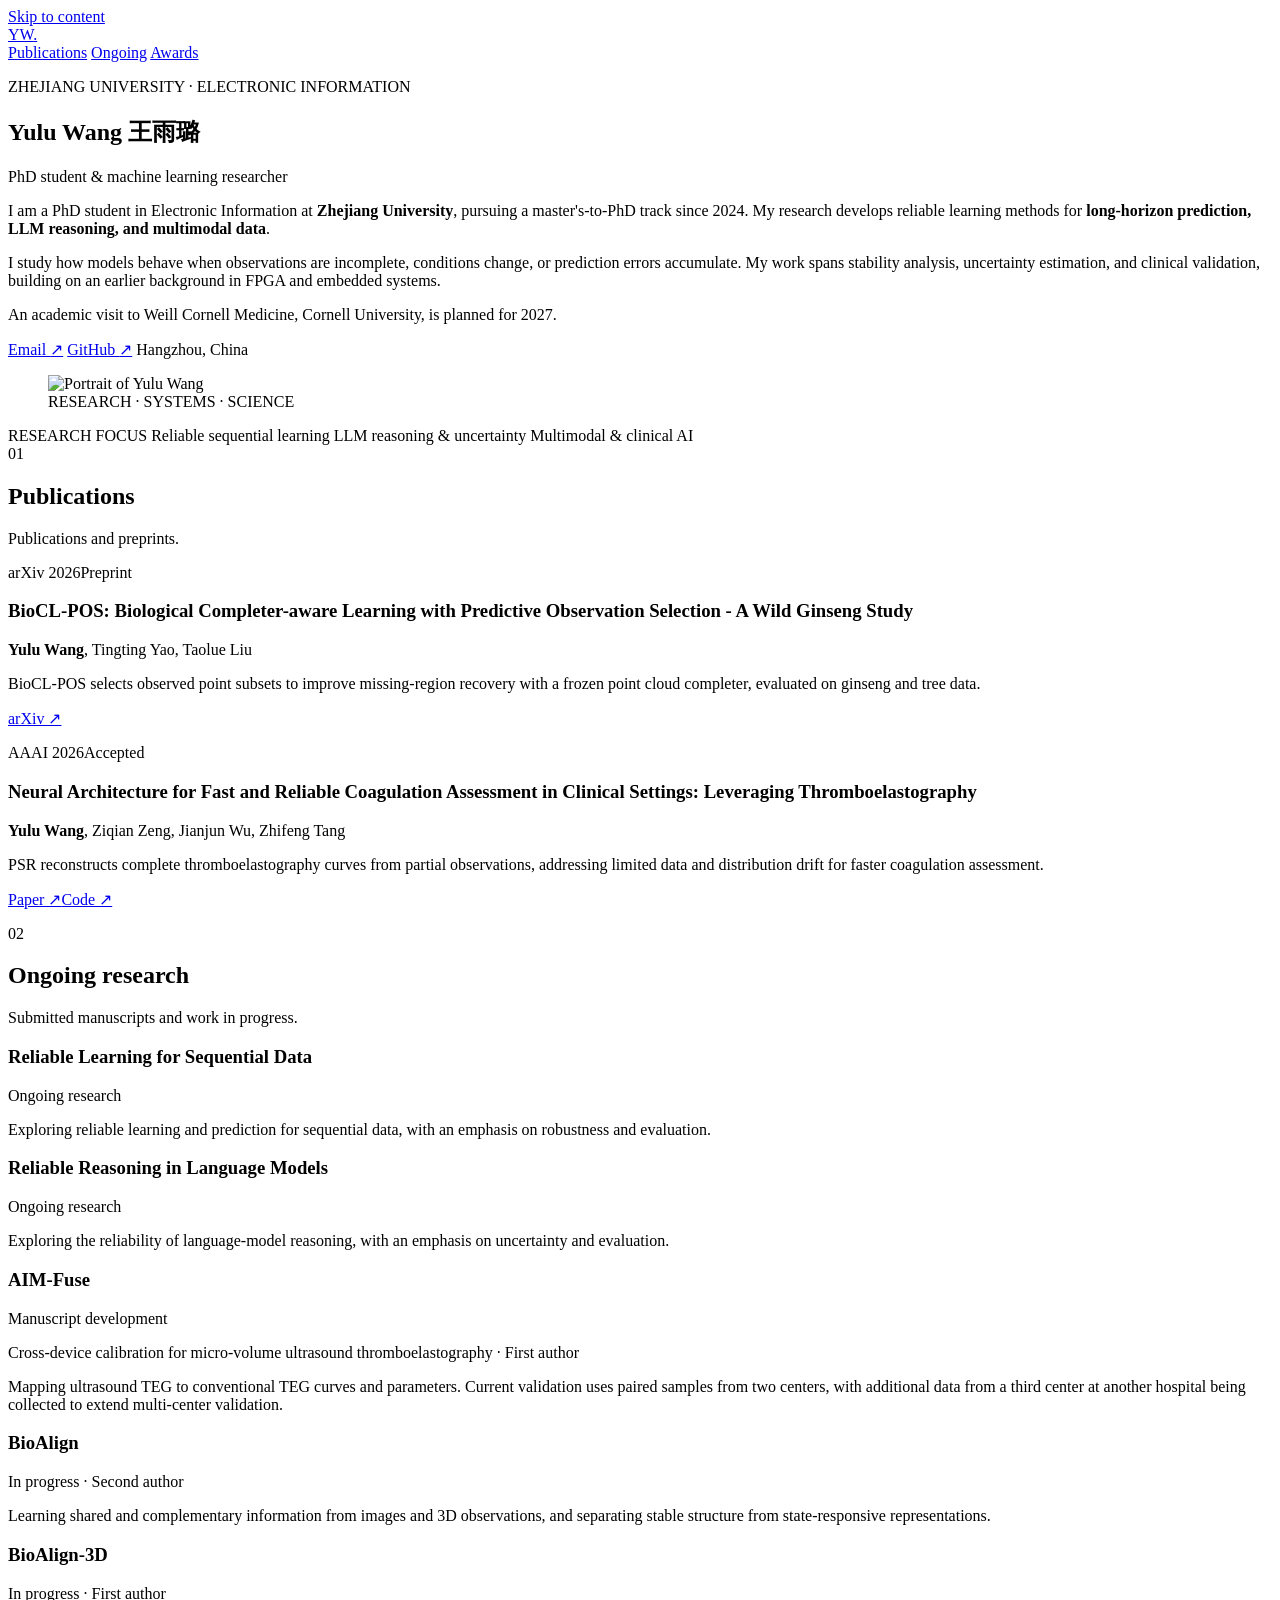
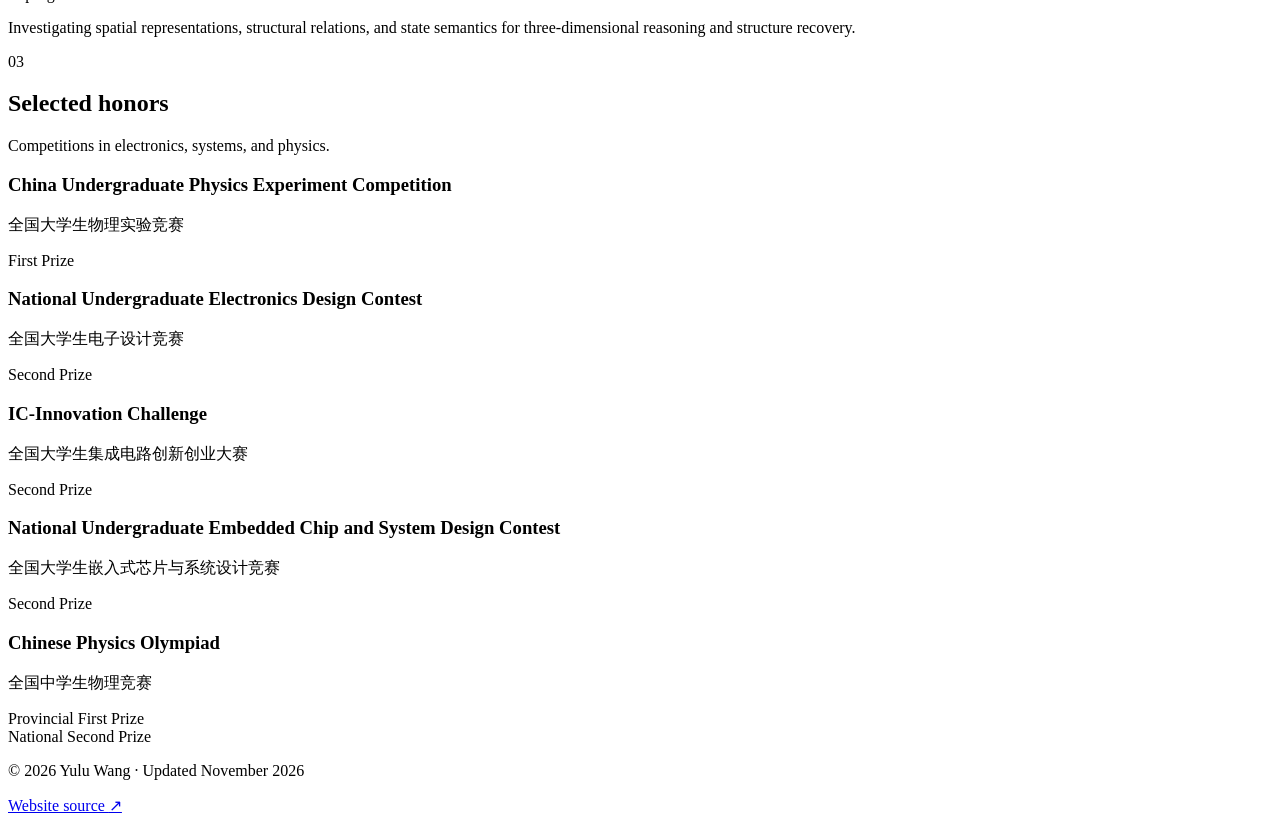
==== index.html @ 3d981e95 "Add BioCL-POS arXiv preprint to academic homepage" ====
<!doctype html>
<html lang="en">
<head>
  <meta charset="utf-8">
  <meta name="viewport" content="width=device-width, initial-scale=1">
  <meta name="description" content="Yulu Wang, PhD student at Zhejiang University. Research in reliable machine learning, LLM reasoning, multimodal learning, and clinical AI.">
  <meta name="author" content="Yulu Wang">
  <meta name="theme-color" content="#f8f9f6">
  <meta property="og:title" content="Yulu Wang · Research">
  <meta property="og:description" content="Reliable machine learning, from sequential prediction to LLM reasoning and multimodal learning.">
  <meta property="og:type" content="website">
  <meta property="og:url" content="https://yulu-wang-zju.github.io/">
  <link rel="canonical" href="https://yulu-wang-zju.github.io/">
  <link rel="icon" type="image/svg+xml" href="static/assets/favicon.svg">
  <link rel="stylesheet" href="static/css/academic.css">
  <title>Yulu Wang · Research</title>
</head>
<body id="top">
  <a class="skip-link" href="#main">Skip to content</a>
  <header class="site-header">
    <nav class="site-nav wrap" aria-label="Main navigation">
      <a class="wordmark" href="#top" aria-label="Yulu Wang, back to top">YW<span>.</span></a>
      <div class="nav-links">
        <a href="#publications">Publications</a>
        <a href="#ongoing">Ongoing</a>
        <a href="#awards">Awards</a>
      </div>
    </nav>
  </header>
  <main class="wrap" id="main">
    <section class="intro" aria-labelledby="name">
      <div class="intro-copy">
        <p class="eyebrow">ZHEJIANG UNIVERSITY · ELECTRONIC INFORMATION</p>
        <h1 id="name">Yulu Wang <span lang="zh-CN">王雨璐</span></h1>
        <p class="role">PhD student &amp; machine learning researcher</p>
        <div class="biography"><p>I am a PhD student in Electronic Information at <strong>Zhejiang University</strong>, pursuing a master&#39;s-to-PhD track since 2024. My research develops reliable learning methods for <strong>long-horizon prediction, LLM reasoning, and multimodal data</strong>.</p>
<p>I study how models behave when observations are incomplete, conditions change, or prediction errors accumulate. My work spans stability analysis, uncertainty estimation, and clinical validation, building on an earlier background in FPGA and embedded systems.</p>
<p class="academic-note">An academic visit to Weill Cornell Medicine, Cornell University, is planned for 2027.</p>

</div>
        <div class="contact-links" aria-label="Contact and profiles">
          <a href="mailto:yulu.wang@zju.edu.cn">Email <span aria-hidden="true">↗</span></a>
          <a href="https://github.com/Yulu-Wang-ZJU">GitHub <span aria-hidden="true">↗</span></a>
          <span class="location">Hangzhou, China</span>
        </div>
      </div>
      <figure class="portrait">
        <img src="static/assets/img/self_pic.png" alt="Portrait of Yulu Wang" width="1122" height="1069">
        <figcaption>RESEARCH · SYSTEMS · SCIENCE</figcaption>
      </figure>
    </section>
    <div class="research-focus" aria-label="Research areas">
      <span class="focus-label">RESEARCH FOCUS</span>
      <span>Reliable sequential learning</span>
      <span>LLM reasoning &amp; uncertainty</span>
      <span>Multimodal &amp; clinical AI</span>
    </div>
    <section class="content-section" id="publications" aria-labelledby="publications-title">
      <div class="section-heading">
        <span class="section-index" aria-hidden="true">01</span>
        <div><h2 id="publications-title">Publications</h2><p>Publications and preprints.</p></div>
      </div>
      <div class="section-body publication-list"><article class="paper">
  <div class="paper-venue">arXiv 2026<span>Preprint</span></div>
  <div>
    <h3>BioCL-POS: Biological Completer-aware Learning with Predictive Observation Selection - A Wild Ginseng Study</h3>
    <p class="authors"><strong>Yulu Wang</strong>, Tingting Yao, Taolue Liu</p>
    <p class="paper-summary">BioCL-POS selects observed point subsets to improve missing-region recovery with a frozen point cloud completer, evaluated on ginseng and tree data.</p>
    <p class="paper-links"><a href="https://arxiv.org/abs/2611.27316">arXiv ↗</a></p>
  </div>
</article>

<article class="paper">
  <div class="paper-venue">AAAI 2026<span>Accepted</span></div>
  <div>
    <h3>Neural Architecture for Fast and Reliable Coagulation Assessment in Clinical Settings: Leveraging Thromboelastography</h3>
    <p class="authors"><strong>Yulu Wang</strong>, Ziqian Zeng, Jianjun Wu, Zhifeng Tang</p>
    <p class="paper-summary">PSR reconstructs complete thromboelastography curves from partial observations, addressing limited data and distribution drift for faster coagulation assessment.</p>
    <p class="paper-links"><a href="https://arxiv.org/abs/2601.07618">Paper ↗</a><a href="https://github.com/Yulu-Wang-ZJU/PSR-AAAI26">Code ↗</a></p>
  </div>
</article>
</div>
    </section>
    <section class="content-section" id="ongoing" aria-labelledby="ongoing-title">
      <div class="section-heading">
        <span class="section-index" aria-hidden="true">02</span>
        <div><h2 id="ongoing-title">Ongoing research</h2><p>Submitted manuscripts and work in progress.</p></div>
      </div>
      <div class="section-body project-list"><article class="project">
  <div class="project-heading"><h3>Reliable Learning for Sequential Data</h3><span class="project-status">Ongoing research</span></div>
  <p class="paper-summary">Exploring reliable learning and prediction for sequential data, with an emphasis on robustness and evaluation.</p>
</article>

<article class="project">
  <div class="project-heading"><h3>Reliable Reasoning in Language Models</h3><span class="project-status">Ongoing research</span></div>
  <p class="paper-summary">Exploring the reliability of language-model reasoning, with an emphasis on uncertainty and evaluation.</p>
</article>

<article class="project">
  <div class="project-heading"><h3>AIM-Fuse</h3><span class="project-status">Manuscript development</span></div>
  <p class="project-meta">Cross-device calibration for micro-volume ultrasound thromboelastography · First author</p>
  <p class="paper-summary">Mapping ultrasound TEG to conventional TEG curves and parameters. Current validation uses paired samples from two centers, with additional data from a third center at another hospital being collected to extend multi-center validation.</p>
</article>

<article class="project">
  <div class="project-heading"><h3>BioAlign</h3><span class="project-status">In progress · Second author</span></div>
  <p class="paper-summary">Learning shared and complementary information from images and 3D observations, and separating stable structure from state-responsive representations.</p>
</article>

<article class="project">
  <div class="project-heading"><h3>BioAlign-3D</h3><span class="project-status">In progress · First author</span></div>
  <p class="paper-summary">Investigating spatial representations, structural relations, and state semantics for three-dimensional reasoning and structure recovery.</p>
</article>
</div>
    </section>
    <section class="content-section awards-section" id="awards" aria-labelledby="awards-title">
      <div class="section-heading">
        <span class="section-index" aria-hidden="true">03</span>
        <div><h2 id="awards-title">Selected honors</h2><p>Competitions in electronics, systems, and physics.</p></div>
      </div>
      <div class="section-body awards-list"><div class="award">
  <div><h3>China Undergraduate Physics Experiment Competition</h3><p class="award-name-zh" lang="zh-CN">全国大学生物理实验竞赛</p></div>
  <p class="prize">First Prize</p>
</div>

<div class="award">
  <div><h3>National Undergraduate Electronics Design Contest</h3><p class="award-name-zh" lang="zh-CN">全国大学生电子设计竞赛</p></div>
  <p class="prize">Second Prize</p>
</div>

<div class="award">
  <div><h3>IC-Innovation Challenge</h3><p class="award-name-zh" lang="zh-CN">全国大学生集成电路创新创业大赛</p></div>
  <p class="prize">Second Prize</p>
</div>

<div class="award">
  <div><h3>National Undergraduate Embedded Chip and System Design Contest</h3><p class="award-name-zh" lang="zh-CN">全国大学生嵌入式芯片与系统设计竞赛</p></div>
  <p class="prize">Second Prize</p>
</div>

<div class="award">
  <div><h3>Chinese Physics Olympiad</h3><p class="award-name-zh" lang="zh-CN">全国中学生物理竞赛</p></div>
  <p class="prize">Provincial First Prize<br>National Second Prize</p>
</div>


</div>
    </section>
  </main>
  <footer class="site-footer wrap">
    <p>© 2026 Yulu Wang <span>·</span> Updated November 2026</p>
    <a href="https://github.com/Yulu-Wang-ZJU/yulu-wang-zju.github.io">Website source <span aria-hidden="true">↗</span></a>
  </footer>
</body>
</html>
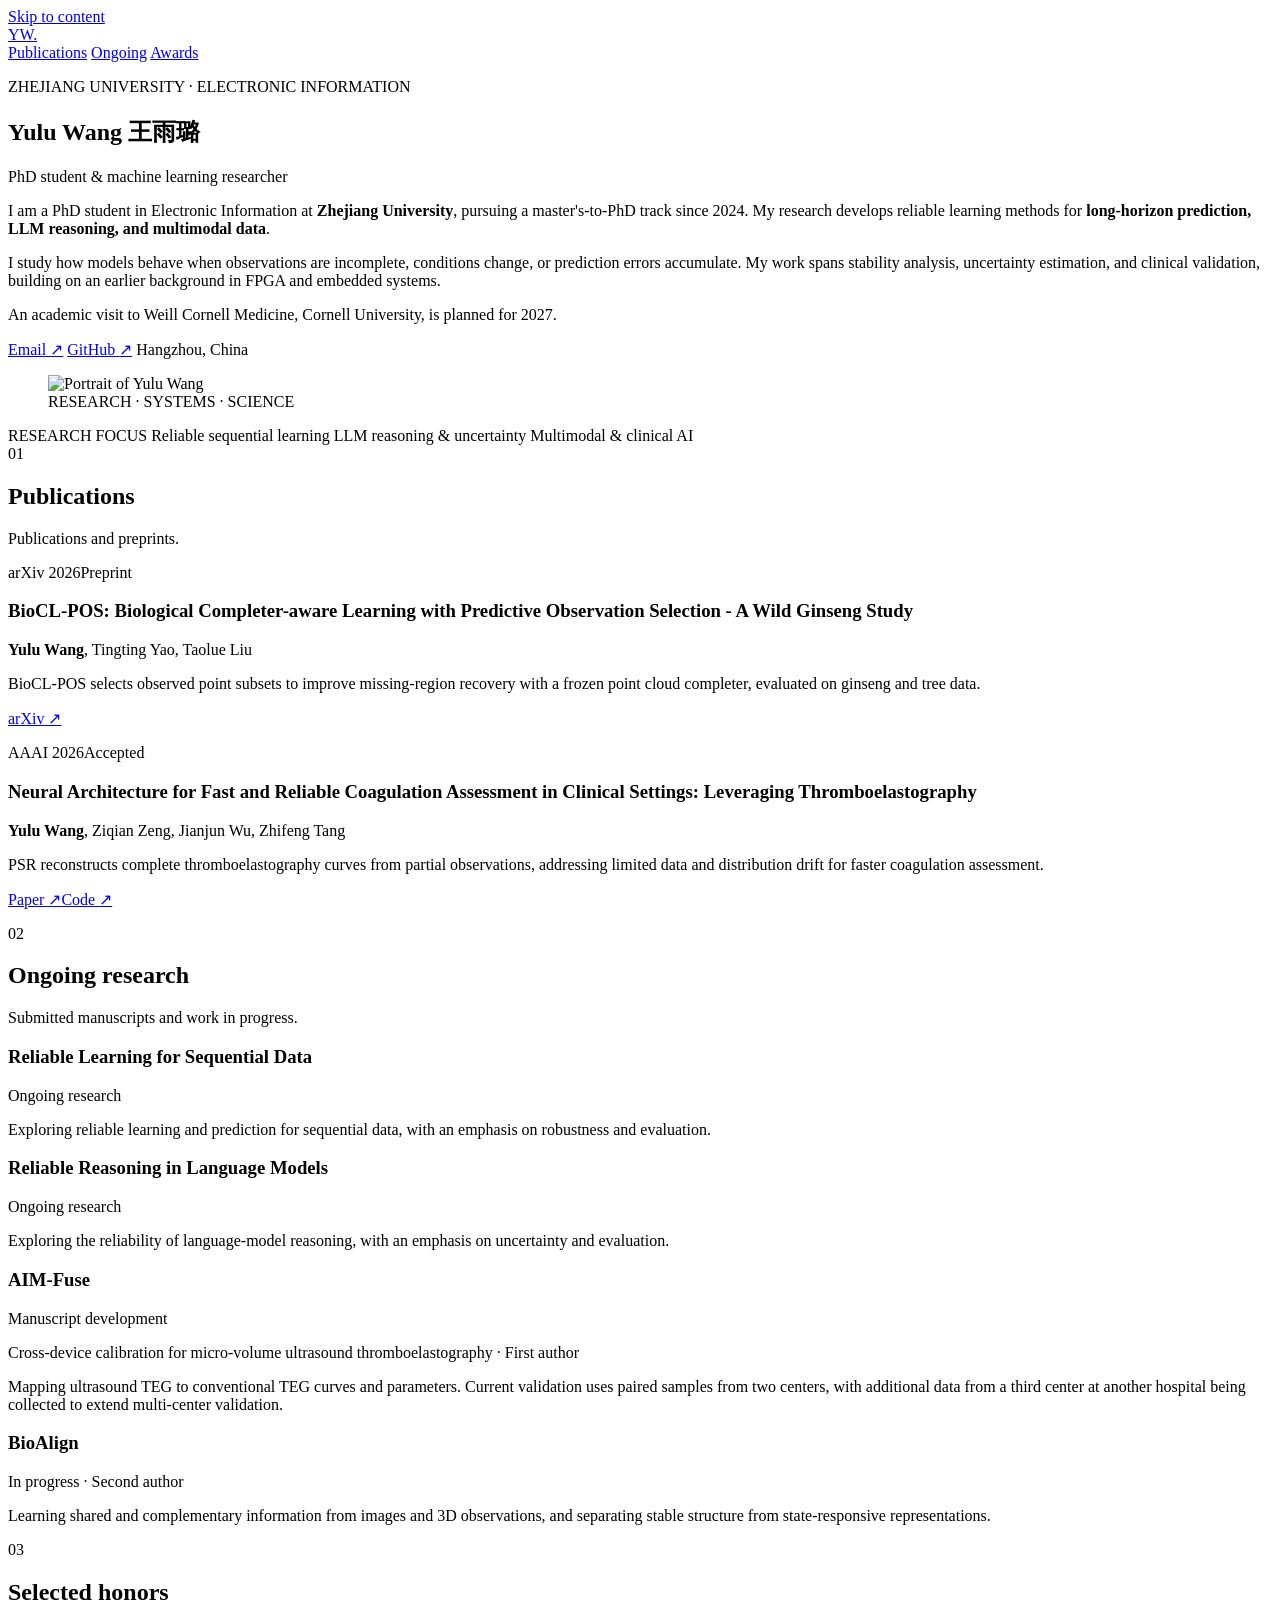
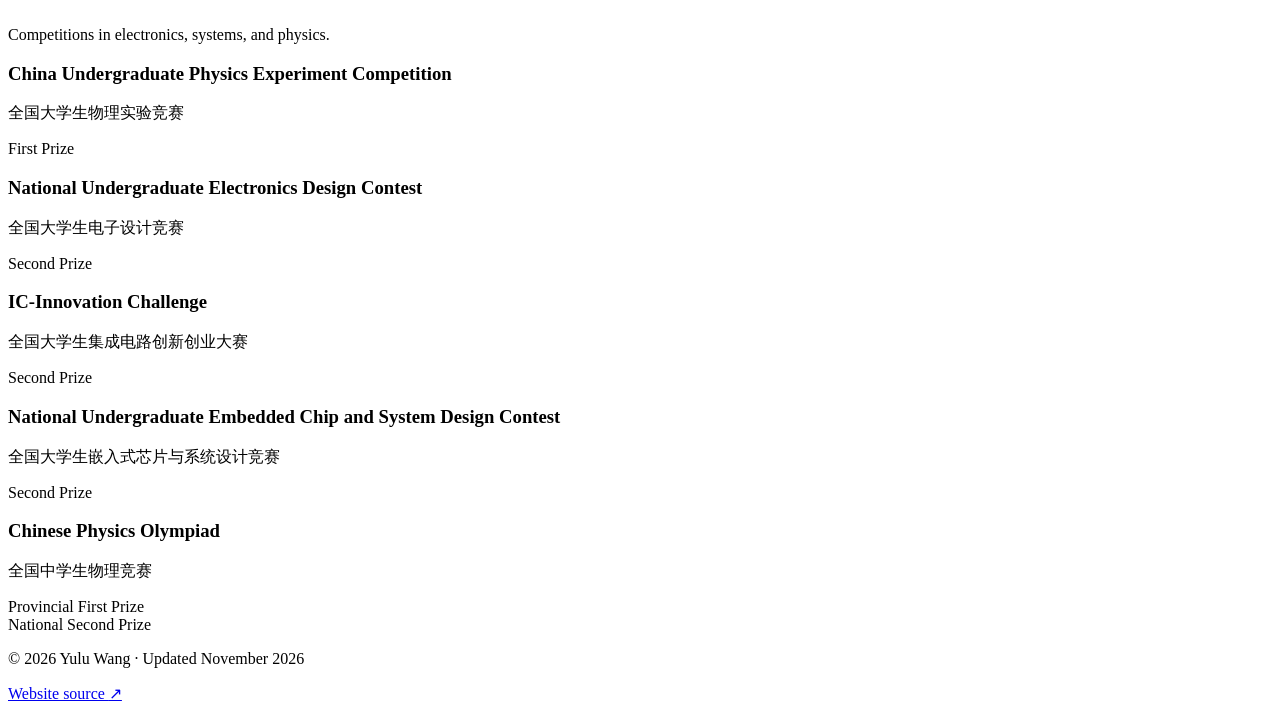
==== commit bdb38819: "Remove BioAlign-3D from ongoing research" ====
--- a/index.html
+++ b/index.html
@@ -106,11 +106,6 @@
   <div class="project-heading"><h3>BioAlign</h3><span class="project-status">In progress · Second author</span></div>
   <p class="paper-summary">Learning shared and complementary information from images and 3D observations, and separating stable structure from state-responsive representations.</p>
 </article>
-
-<article class="project">
-  <div class="project-heading"><h3>BioAlign-3D</h3><span class="project-status">In progress · First author</span></div>
-  <p class="paper-summary">Investigating spatial representations, structural relations, and state semantics for three-dimensional reasoning and structure recovery.</p>
-</article>
 </div>
     </section>
     <section class="content-section awards-section" id="awards" aria-labelledby="awards-title">
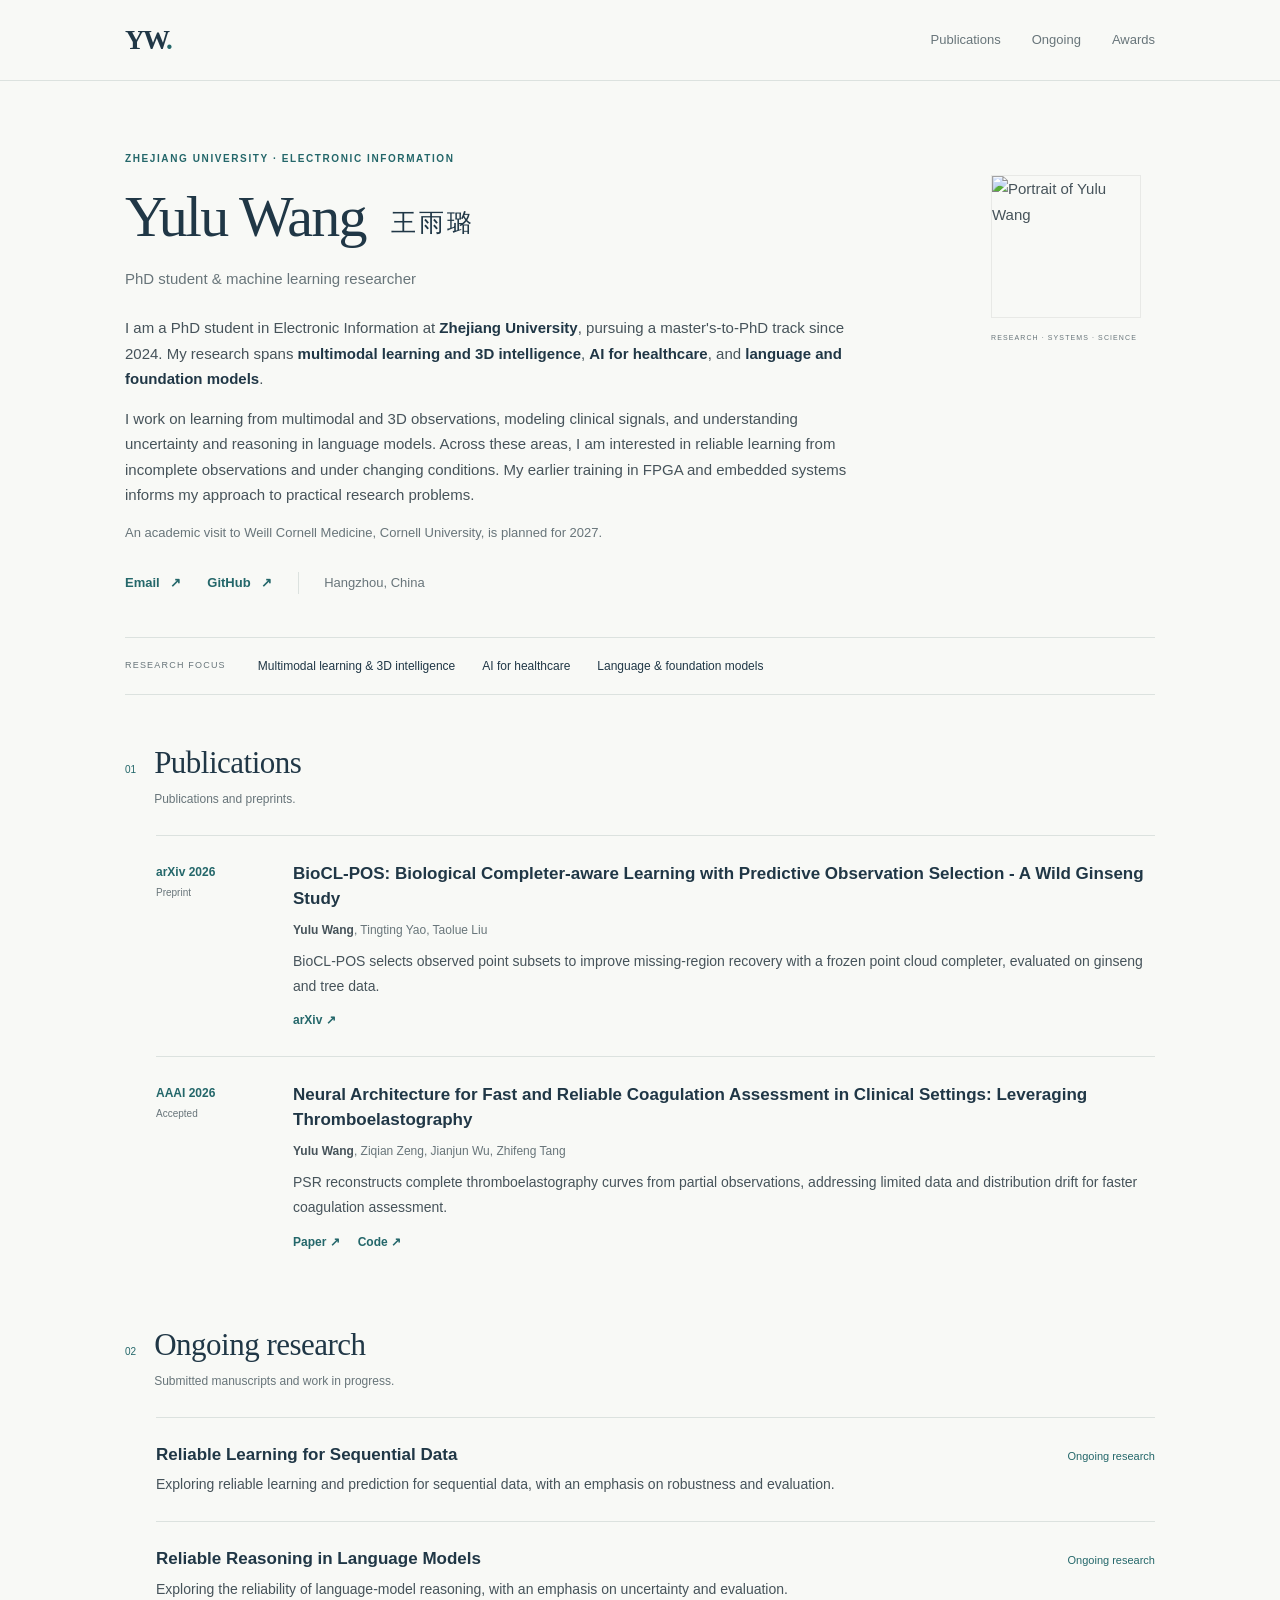
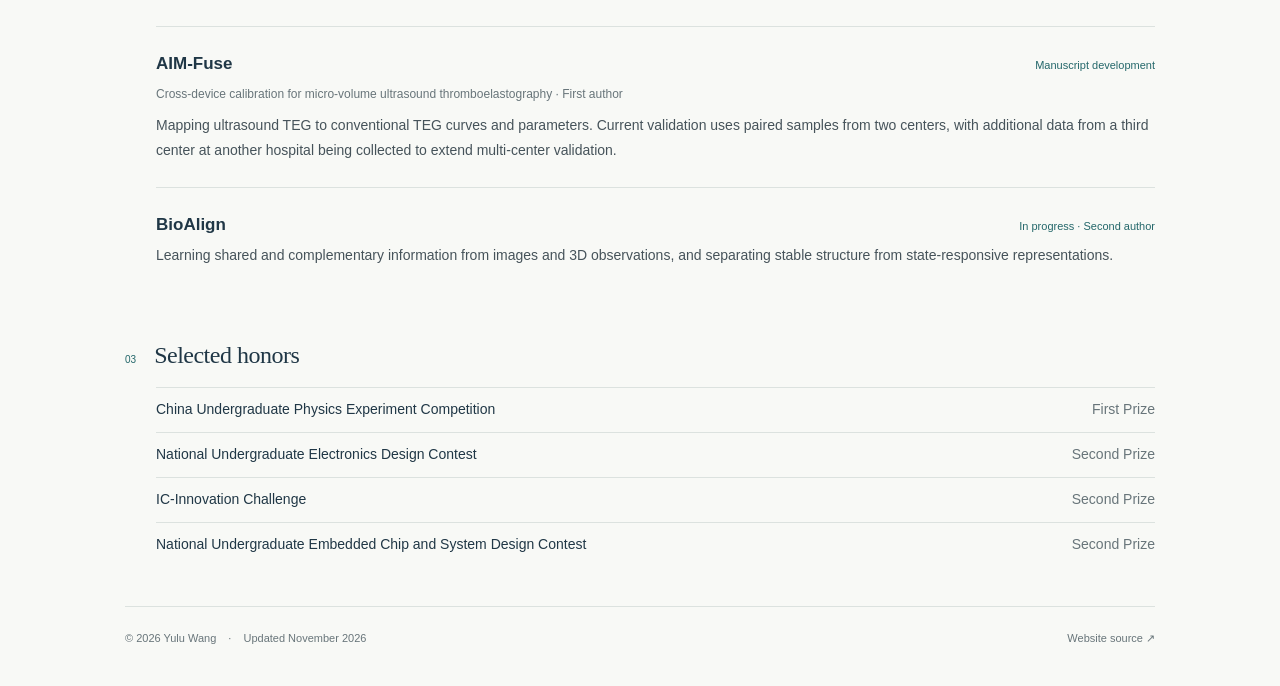
==== commit efea94a8: "Align research overview with three areas and simplify honors" ====
--- a/index.html
+++ b/index.html
@@ -3,11 +3,11 @@
 <head>
   <meta charset="utf-8">
   <meta name="viewport" content="width=device-width, initial-scale=1">
-  <meta name="description" content="Yulu Wang, PhD student at Zhejiang University. Research in reliable machine learning, LLM reasoning, multimodal learning, and clinical AI.">
+  <meta name="description" content="Yulu Wang, PhD student at Zhejiang University. Research in multimodal learning and 3D intelligence, AI for healthcare, and language and foundation models.">
   <meta name="author" content="Yulu Wang">
   <meta name="theme-color" content="#f8f9f6">
   <meta property="og:title" content="Yulu Wang · Research">
-  <meta property="og:description" content="Reliable machine learning, from sequential prediction to LLM reasoning and multimodal learning.">
+  <meta property="og:description" content="Multimodal learning and 3D intelligence, AI for healthcare, and language and foundation models.">
   <meta property="og:type" content="website">
   <meta property="og:url" content="https://yulu-wang-zju.github.io/">
   <link rel="canonical" href="https://yulu-wang-zju.github.io/">
@@ -33,8 +33,8 @@
         <p class="eyebrow">ZHEJIANG UNIVERSITY · ELECTRONIC INFORMATION</p>
         <h1 id="name">Yulu Wang <span lang="zh-CN">王雨璐</span></h1>
         <p class="role">PhD student &amp; machine learning researcher</p>
-        <div class="biography"><p>I am a PhD student in Electronic Information at <strong>Zhejiang University</strong>, pursuing a master&#39;s-to-PhD track since 2024. My research develops reliable learning methods for <strong>long-horizon prediction, LLM reasoning, and multimodal data</strong>.</p>
-<p>I study how models behave when observations are incomplete, conditions change, or prediction errors accumulate. My work spans stability analysis, uncertainty estimation, and clinical validation, building on an earlier background in FPGA and embedded systems.</p>
+        <div class="biography"><p>I am a PhD student in Electronic Information at <strong>Zhejiang University</strong>, pursuing a master&#39;s-to-PhD track since 2024. My research spans <strong>multimodal learning and 3D intelligence</strong>, <strong>AI for healthcare</strong>, and <strong>language and foundation models</strong>.</p>
+<p>I work on learning from multimodal and 3D observations, modeling clinical signals, and understanding uncertainty and reasoning in language models. Across these areas, I am interested in reliable learning from incomplete observations and under changing conditions. My earlier training in FPGA and embedded systems informs my approach to practical research problems.</p>
 <p class="academic-note">An academic visit to Weill Cornell Medicine, Cornell University, is planned for 2027.</p>
 
 </div>
@@ -51,9 +51,9 @@
     </section>
     <div class="research-focus" aria-label="Research areas">
       <span class="focus-label">RESEARCH FOCUS</span>
-      <span>Reliable sequential learning</span>
-      <span>LLM reasoning &amp; uncertainty</span>
-      <span>Multimodal &amp; clinical AI</span>
+      <span>Multimodal learning &amp; 3D intelligence</span>
+      <span>AI for healthcare</span>
+      <span>Language &amp; foundation models</span>
     </div>
     <section class="content-section" id="publications" aria-labelledby="publications-title">
       <div class="section-heading">
@@ -111,34 +111,27 @@
     <section class="content-section awards-section" id="awards" aria-labelledby="awards-title">
       <div class="section-heading">
         <span class="section-index" aria-hidden="true">03</span>
-        <div><h2 id="awards-title">Selected honors</h2><p>Competitions in electronics, systems, and physics.</p></div>
+        <div><h2 id="awards-title">Selected honors</h2></div>
       </div>
       <div class="section-body awards-list"><div class="award">
-  <div><h3>China Undergraduate Physics Experiment Competition</h3><p class="award-name-zh" lang="zh-CN">全国大学生物理实验竞赛</p></div>
+  <h3>China Undergraduate Physics Experiment Competition</h3>
   <p class="prize">First Prize</p>
 </div>
 
 <div class="award">
-  <div><h3>National Undergraduate Electronics Design Contest</h3><p class="award-name-zh" lang="zh-CN">全国大学生电子设计竞赛</p></div>
+  <h3>National Undergraduate Electronics Design Contest</h3>
   <p class="prize">Second Prize</p>
 </div>
 
 <div class="award">
-  <div><h3>IC-Innovation Challenge</h3><p class="award-name-zh" lang="zh-CN">全国大学生集成电路创新创业大赛</p></div>
+  <h3>IC-Innovation Challenge</h3>
   <p class="prize">Second Prize</p>
 </div>
 
 <div class="award">
-  <div><h3>National Undergraduate Embedded Chip and System Design Contest</h3><p class="award-name-zh" lang="zh-CN">全国大学生嵌入式芯片与系统设计竞赛</p></div>
+  <h3>National Undergraduate Embedded Chip and System Design Contest</h3>
   <p class="prize">Second Prize</p>
 </div>
-
-<div class="award">
-  <div><h3>Chinese Physics Olympiad</h3><p class="award-name-zh" lang="zh-CN">全国中学生物理竞赛</p></div>
-  <p class="prize">Provincial First Prize<br>National Second Prize</p>
-</div>
-
-
 </div>
     </section>
   </main>
--- a/static/css/academic.css
+++ b/static/css/academic.css
@@ -0,0 +1,130 @@
+:root {
+  --paper: #f8f9f6;
+  --ink: #203746;
+  --body: #46535a;
+  --muted: #68757a;
+  --accent: #24676a;
+  --line: #dce2df;
+  --serif: Georgia, "Times New Roman", "Noto Serif SC", "Songti SC", SimSun, serif;
+  --sans: -apple-system, BlinkMacSystemFont, "Segoe UI", "Microsoft YaHei", Arial, sans-serif;
+}
+* { box-sizing: border-box; }
+html { scroll-behavior: smooth; scroll-padding-top: 90px; }
+body { margin: 0; background: var(--paper); color: var(--body); font-family: var(--sans); font-size: 15px; line-height: 1.7; -webkit-font-smoothing: antialiased; }
+::selection { background: #d4e7e3; color: var(--ink); }
+a { color: var(--accent); text-decoration-thickness: 1px; text-underline-offset: 4px; }
+a:hover { color: var(--ink); }
+a:focus-visible { outline: 2px solid var(--accent); outline-offset: 5px; border-radius: 2px; }
+.wrap { width: min(100% - 72px, 1030px); margin-inline: auto; }
+.skip-link { position: fixed; left: 16px; top: -80px; z-index: 10; background: white; padding: 10px 16px; }
+.skip-link:focus { top: 8px; }
+.site-header { border-bottom: 1px solid var(--line); }
+.site-nav { display: flex; justify-content: space-between; align-items: center; min-height: 80px; }
+.wordmark { color: var(--ink); text-decoration: none; font: bold 27px var(--serif); letter-spacing: -1.5px; }
+.wordmark span { color: var(--accent); }
+.nav-links { display: flex; gap: 31px; }
+.nav-links a { color: var(--muted); font-size: 13px; text-decoration: none; }
+.nav-links a:hover { color: var(--accent); text-decoration: underline; }
+.intro { display: grid; grid-template-columns: minmax(0, 1fr) 164px; gap: 62px; padding: 69px 0 43px; align-items: start; }
+.eyebrow { margin: 0 0 18px; color: var(--accent); font-size: 10px; font-weight: 650; letter-spacing: 1.6px; }
+h1 { margin: 0; color: var(--ink); font-family: var(--serif); font-size: clamp(42px, 4.6vw, 58px); font-weight: 400; line-height: 1.1; letter-spacing: -1.8px; }
+h1 span { display: inline-block; margin-left: 13px; font-family: var(--sans); font-size: 25px; font-weight: 400; letter-spacing: 3px; vertical-align: middle; }
+.role { margin: 17px 0 24px; color: var(--muted); font-size: 15px; }
+.biography p { margin: 0 0 14px; max-width: 735px; }
+.biography strong { color: var(--ink); font-weight: 600; }
+.biography .academic-note { color: var(--muted); font-size: 13px; line-height: 1.75; }
+.contact-links { display: flex; flex-wrap: wrap; column-gap: 26px; row-gap: 9px; align-items: center; margin-top: 27px; font-size: 13px; }
+.contact-links a { text-decoration: none; font-weight: 600; }
+.contact-links a:hover { text-decoration: underline; }
+.contact-links a span { margin-left: 7px; }
+.location { color: var(--muted); padding-left: 25px; border-left: 1px solid var(--line); }
+.portrait { margin: 6px 0 0; padding-top: 19px; }
+.portrait img { display: block; width: 150px; height: auto; border: 1px solid #e8e9e6; }
+.portrait figcaption { margin-top: 14px; color: var(--muted); font-size: 7px; font-weight: 500; letter-spacing: 1.1px; white-space: nowrap; }
+.research-focus { display: flex; flex-wrap: wrap; gap: 14px 27px; align-items: center; border-block: 1px solid var(--line); padding: 18px 0; font-size: 12px; color: var(--ink); }
+.focus-label { color: var(--muted); font-size: 9px; letter-spacing: 1.2px; margin-right: 5px; }
+.content-section { padding-top: 48px; }
+.section-heading { display: flex; align-items: baseline; gap: 18px; margin-bottom: 25px; }
+.section-index { color: var(--accent); font-size: 10px; font-variant-numeric: tabular-nums; }
+h2 { margin: 0; color: var(--ink); font: 400 31px/1.3 var(--serif); letter-spacing: -.5px; }
+.section-heading p { margin: 6px 0 0; font-size: 12px; color: var(--muted); }
+.section-body { margin-left: 31px; }
+.paper { display: grid; grid-template-columns: 113px minmax(0, 1fr); gap: 24px; padding: 25px 0; border-top: 1px solid var(--line); }
+.paper-venue { padding-top: 2px; color: var(--accent); font-size: 12px; font-weight: 650; line-height: 1.55; }
+.paper-venue span { display: block; color: var(--muted); font-size: 10px; font-weight: 400; margin-top: 4px; }
+h3 { margin: 0 0 8px; color: var(--ink); font-size: 17px; font-weight: 600; line-height: 1.5; }
+.authors { margin: 0 0 9px; color: var(--muted); font-size: 12px; line-height: 1.7; }
+.authors strong { color: var(--body); font-weight: 600; }
+.paper-summary { margin: 0; font-size: 14px; line-height: 1.8; }
+.paper-links { display: flex; gap: 18px; margin: 11px 0 0; font-size: 12px; }
+.paper-links a { font-weight: 600; text-decoration: none; }
+.paper-links a:hover { text-decoration: underline; }
+.project { padding: 24px 0; border-top: 1px solid var(--line); }
+.project-heading { display: flex; gap: 10px 24px; justify-content: space-between; align-items: baseline; margin-bottom: 5px; }
+.project-heading h3 { margin-bottom: 0; }
+.project-status { flex-shrink: 0; color: var(--accent); font-size: 11px; }
+.project-meta { margin: 7px 0 9px; color: var(--muted); font-size: 12px; }
+.project p:last-child { margin-bottom: 0; }
+.awards-section { padding-bottom: 40px; }
+.awards-section .section-heading { margin-bottom: 16px; }
+.awards-section h2 { font-size: 24px; }
+.award { display: grid; grid-template-columns: minmax(0, 1fr) auto; gap: 20px; align-items: baseline; border-top: 1px solid var(--line); padding: 10px 0; }
+.award h3 { font-size: 14px; font-weight: 400; margin: 0; }
+.award .prize { margin: 0; text-align: right; color: var(--muted); font-size: 14px; }
+.site-footer { display: flex; justify-content: space-between; gap: 20px; padding-block: 22px 38px; border-top: 1px solid var(--line); color: var(--muted); font-size: 11px; }
+.site-footer p { margin: 0; }
+.site-footer p span { margin: 0 9px; }
+.site-footer a { text-decoration: none; color: var(--muted); }
+.site-footer a:hover { text-decoration: underline; }
+@media (max-width: 750px) {
+  .wrap { width: calc(100% - 40px); }
+  .site-nav { min-height: 68px; }
+  .nav-links { gap: 21px; }
+  .intro { gap: 30px; grid-template-columns: minmax(0, 1fr) 110px; padding-top: 42px; }
+  h1 { font-size: 43px; }
+  h1 span { display: block; margin: 13px 0 0; font-size: 21px; }
+  .portrait img { width: 105px; }
+  .portrait figcaption { white-space: normal; font-size: 7px; letter-spacing: 1px; }
+  .research-focus { column-gap: 20px; }
+  .focus-label { flex-basis: 100%; }
+  .section-body { margin-left: 0; }
+  .paper { grid-template-columns: 89px minmax(0, 1fr); gap: 15px; }
+  .project-heading { display: block; }
+  .project-status { display: inline-block; margin-top: 6px; }
+  .award { grid-template-columns: minmax(0, 1fr) auto; gap: 12px; }
+}
+@media (max-width: 500px) {
+  .intro { display: block; position: relative; padding-top: 36px; }
+  .eyebrow { max-width: 225px; font-size: 8px; line-height: 1.9; margin-bottom: 15px; }
+  h1 { max-width: calc(100% - 93px); font-size: 37px; letter-spacing: -1px; }
+  h1 span { font-size: 19px; margin-top: 13px; }
+  .role { max-width: calc(100% - 82px); margin-block: 18px 25px; font-size: 12px; }
+  .portrait { position: absolute; top: 62px; right: 0; width: 75px; padding: 0; margin: 0; }
+  .portrait img { width: 75px; }
+  .portrait figcaption { display: none; }
+  .biography { font-size: 14px; }
+  .location { padding-left: 0; border-left: 0; flex-basis: 100%; }
+  .research-focus { display: grid; gap: 8px; }
+  .research-focus .focus-label { margin-bottom: 4px; }
+  .section-heading { gap: 14px; }
+  .content-section { padding-top: 36px; }
+  h2 { font-size: 28px; }
+  .paper { display: block; padding-block: 22px; }
+  .paper-venue { margin-bottom: 12px; font-size: 11px; }
+  .paper-venue span { display: inline; margin-left: 12px; }
+  h3 { font-size: 16px; }
+  .award { display: block; }
+  .award .prize { text-align: left; margin-top: 7px; }
+  .site-footer { display: block; font-size: 10px; }
+  .site-footer a { display: inline-block; margin-top: 11px; }
+}
+@media (prefers-reduced-motion: reduce) { html { scroll-behavior: auto; } }
+@media print {
+  body { background: white; font-size: 10pt; }
+  .wrap { width: 100%; }
+  .site-header, .skip-link, .site-footer { display: none; }
+  .intro { padding-top: 0; }
+  .content-section { padding-top: 20px; }
+  .paper, .project, .award { break-inside: avoid; }
+  a { color: inherit; }
+}
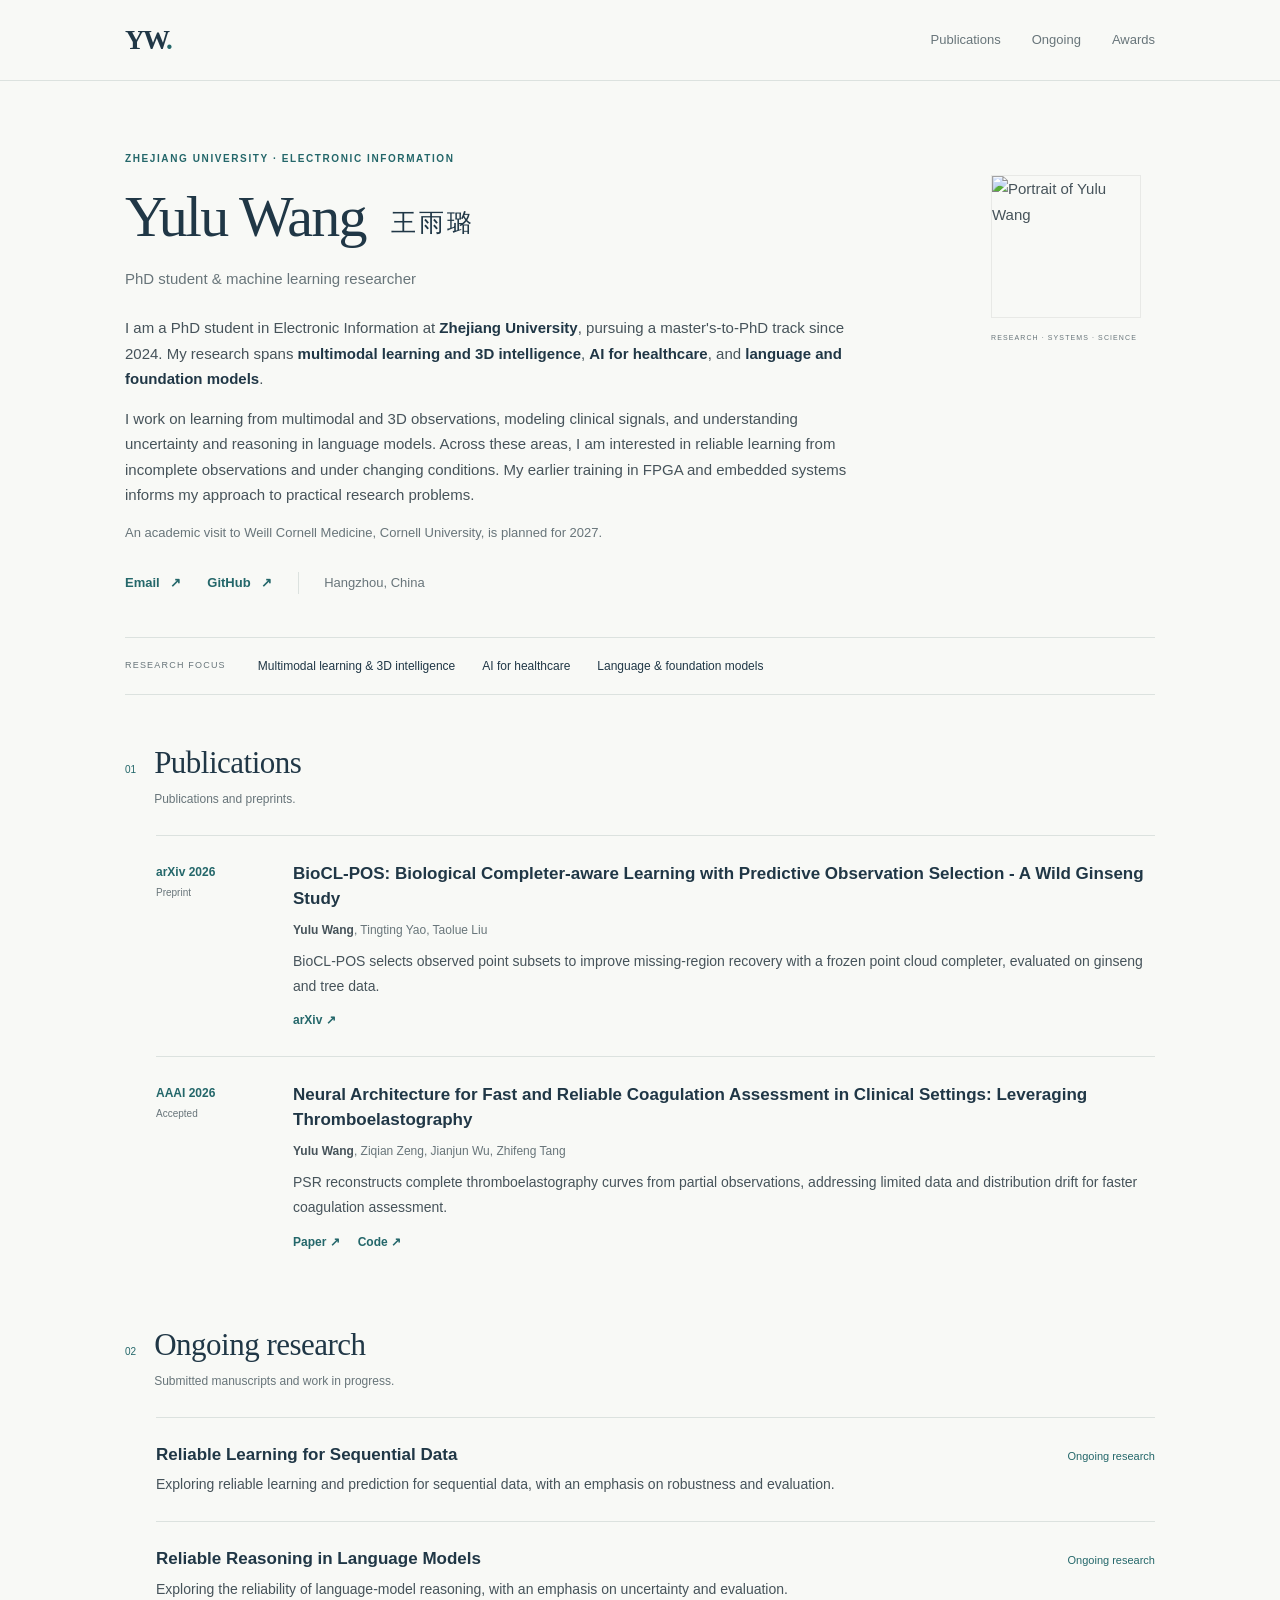
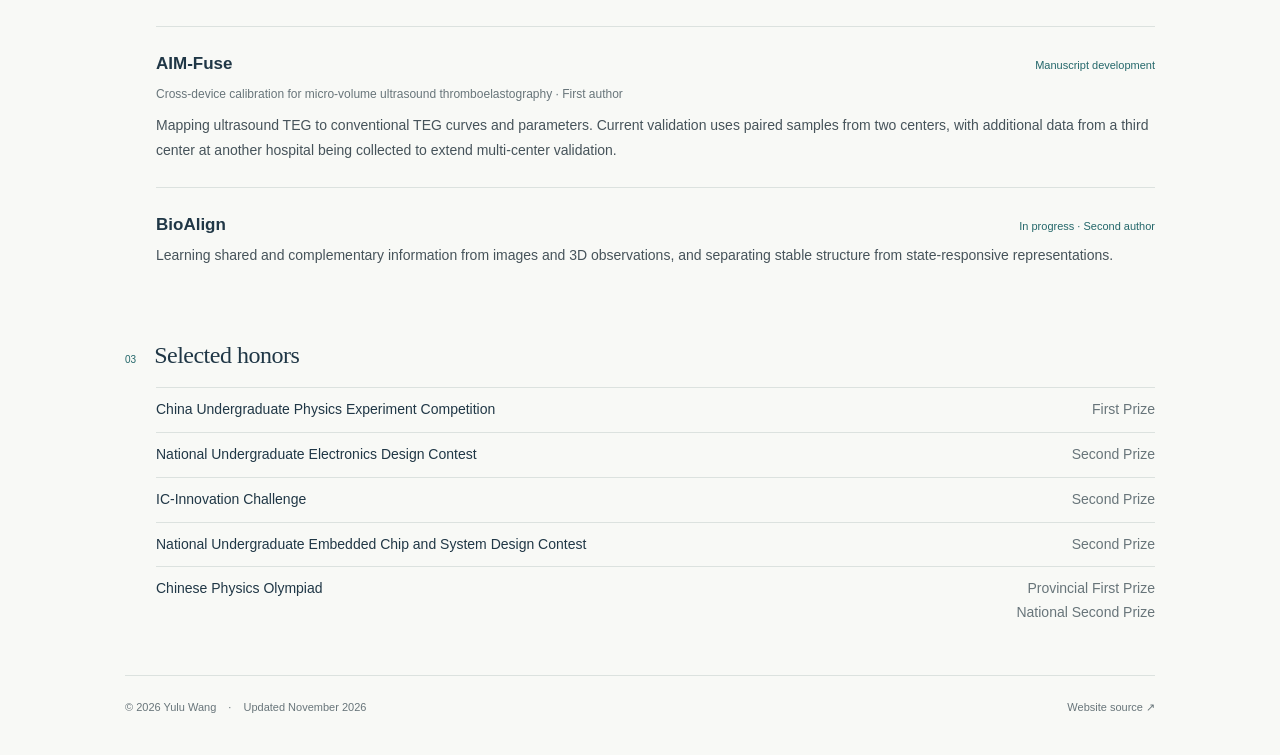
==== commit a899af60: "Restore Chinese Physics Olympiad honor" ====
--- a/index.html
+++ b/index.html
@@ -132,6 +132,11 @@
   <h3>National Undergraduate Embedded Chip and System Design Contest</h3>
   <p class="prize">Second Prize</p>
 </div>
+
+<div class="award">
+  <h3>Chinese Physics Olympiad</h3>
+  <p class="prize">Provincial First Prize<br>National Second Prize</p>
+</div>
 </div>
     </section>
   </main>
